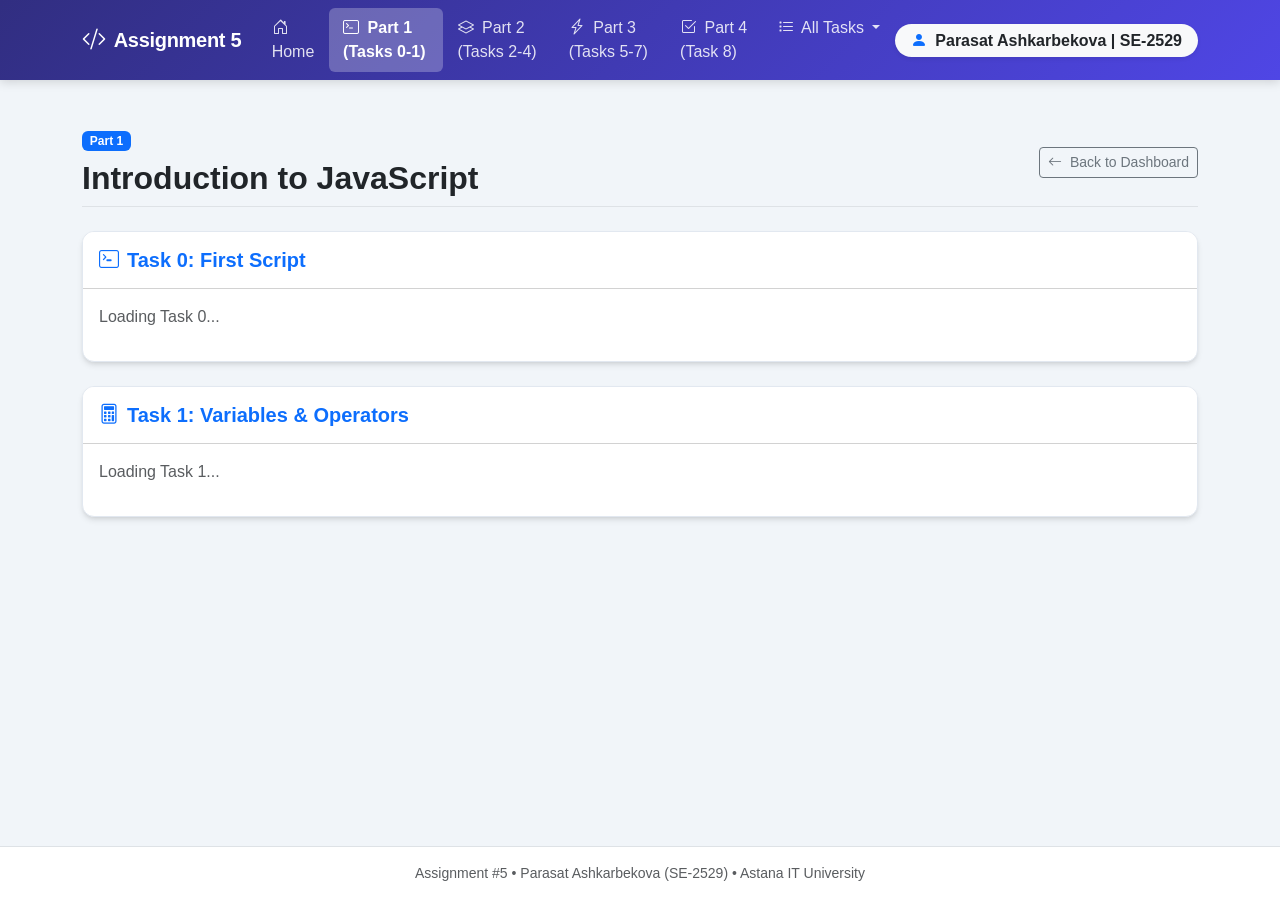
==== part1.html @ 4d17790c "Initialize repository, add README.md, and create shared navigation bar layout" ====
<!DOCTYPE html>
<html lang="en">
<head>
  <meta charset="UTF-8">
  <meta name="viewport" content="width=device-width, initial-scale=1.0">
  <title>Part 1: Introduction to JavaScript | Assignment 5</title>
  <link href="https://cdn.jsdelivr.net/npm/bootstrap@5.3.3/dist/css/bootstrap.min.css" rel="stylesheet">
  <link href="https://cdn.jsdelivr.net/npm/bootstrap-icons@1.11.3/font/bootstrap-icons.min.css" rel="stylesheet">
  <link rel="stylesheet" href="css/style.css">
</head>
<body>

  <nav class="navbar navbar-expand-lg navbar-dark sticky-top">
    <div class="container">
      <a class="navbar-brand d-flex align-items-center gap-2" href="index.html">
        <i class="bi bi-code-slash fs-4"></i>
        <span>Assignment 5</span>
      </a>
      <button class="navbar-toggler" type="button" data-bs-toggle="collapse" data-bs-target="#mainNavbar" aria-controls="mainNavbar" aria-expanded="false" aria-label="Toggle navigation">
        <span class="navbar-toggler-icon"></span>
      </button>
      <div class="collapse navbar-collapse" id="mainNavbar">
        <ul class="navbar-nav me-auto mb-2 mb-lg-0">
          <li class="nav-item">
            <a class="nav-link" href="index.html">
              <i class="bi bi-house-door me-1"></i> Home
            </a>
          </li>
          <li class="nav-item">
            <a class="nav-link active" aria-current="page" href="part1.html">
              <i class="bi bi-terminal me-1"></i> Part 1 (Tasks 0-1)
            </a>
          </li>
          <li class="nav-item">
            <a class="nav-link" href="part2.html">
              <i class="bi bi-layers me-1"></i> Part 2 (Tasks 2-4)
            </a>
          </li>
          <li class="nav-item">
            <a class="nav-link" href="part3.html">
              <i class="bi bi-lightning-charge me-1"></i> Part 3 (Tasks 5-7)
            </a>
          </li>
          <li class="nav-item">
            <a class="nav-link" href="part4.html">
              <i class="bi bi-check2-square me-1"></i> Part 4 (Task 8)
            </a>
          </li>
          <li class="nav-item dropdown">
            <a class="nav-link dropdown-toggle" href="#" role="button" data-bs-toggle="dropdown" aria-expanded="false">
              <i class="bi bi-list-task me-1"></i> All Tasks
            </a>
            <ul class="dropdown-menu">
              <li><h6 class="dropdown-header">Part 1: Introduction</h6></li>
              <li><a class="dropdown-item" href="part1.html#task0">Task 0: First Script & Alert</a></li>
              <li><a class="dropdown-item" href="part1.html#task1">Task 1: Variables & Operators</a></li>
              <li><hr class="dropdown-divider"></li>
              <li><h6 class="dropdown-header">Part 2: DOM Manipulation</h6></li>
              <li><a class="dropdown-item" href="part2.html#task2">Task 2: Changing Content</a></li>
              <li><a class="dropdown-item" href="part2.html#task3">Task 3: Changing Styles</a></li>
              <li><a class="dropdown-item" href="part2.html#task4">Task 4: Add & Remove Items</a></li>
              <li><hr class="dropdown-divider"></li>
              <li><h6 class="dropdown-header">Part 3: Events</h6></li>
              <li><a class="dropdown-item" href="part3.html#task5">Task 5: Mouse Events</a></li>
              <li><a class="dropdown-item" href="part3.html#task6">Task 6: Keyboard Events</a></li>
              <li><a class="dropdown-item" href="part3.html#task7">Task 7: Calculator</a></li>
              <li><hr class="dropdown-divider"></li>
              <li><h6 class="dropdown-header">Part 4: Mini Project</h6></li>
              <li><a class="dropdown-item" href="part4.html#task8">Task 8: To-Do App</a></li>
            </ul>
          </li>
        </ul>
        <div class="d-flex align-items-center">
          <span class="badge bg-light text-dark py-2 px-3 fs-6 rounded-pill shadow-sm">
            <i class="bi bi-person-fill text-primary me-1"></i> Parasat Ashkarbekova | SE-2529
          </span>
        </div>
      </div>
    </div>
  </nav>

  <main class="py-5">
    <div class="container">
      <div class="d-flex align-items-center justify-content-between mb-4 pb-2 border-bottom">
        <div>
          <span class="badge bg-primary text-white mb-2">Part 1</span>
          <h1 class="h2 fw-bold text-dark mb-0">Introduction to JavaScript</h1>
        </div>
        <a href="index.html" class="btn btn-outline-secondary btn-sm">
          <i class="bi bi-arrow-left me-1"></i> Back to Dashboard
        </a>
      </div>

      <div id="task0" class="card mb-4">
        <div class="card-header bg-white py-3">
          <h2 class="h5 fw-bold mb-0 text-primary">
            <i class="bi bi-terminal me-2"></i>Task 0: First Script
          </h2>
        </div>
        <div class="card-body">
          <p class="text-muted">Loading Task 0...</p>
        </div>
      </div>

      <div id="task1" class="card mb-4">
        <div class="card-header bg-white py-3">
          <h2 class="h5 fw-bold mb-0 text-primary">
            <i class="bi bi-calculator me-2"></i>Task 1: Variables & Operators
          </h2>
        </div>
        <div class="card-body">
          <p class="text-muted">Loading Task 1...</p>
        </div>
      </div>
    </div>
  </main>

  <footer class="mt-auto py-3 bg-white border-top">
    <div class="container text-center text-muted small">
      <span>Assignment #5 &bull; Parasat Ashkarbekova (SE-2529) &bull; Astana IT University</span>
    </div>
  </footer>

  <script src="https://cdn.jsdelivr.net/npm/bootstrap@5.3.3/dist/js/bootstrap.bundle.min.js"></script>
</body>
</html>
---- css/style.css ----
:root {
  --primary-color: #4f46e5;
  --primary-hover: #4338ca;
  --secondary-bg: #f8fafc;
  --card-border: #e2e8f0;
  --card-shadow: 0 4px 6px -1px rgba(0, 0, 0, 0.1), 0 2px 4px -2px rgba(0, 0, 0, 0.1);
  --card-hover-shadow: 0 10px 15px -3px rgba(0, 0, 0, 0.1), 0 4px 6px -4px rgba(0, 0, 0, 0.1);
}

body {
  font-family: -apple-system, BlinkMacSystemFont, "Segoe UI", Roboto, "Helvetica Neue", Arial, sans-serif;
  background-color: #f1f5f9;
  color: #1e293b;
  min-height: 100vh;
  display: flex;
  flex-direction: column;
}

main {
  flex: 1 0 auto;
}

.navbar {
  background: linear-gradient(135deg, #312e81 0%, #4f46e5 100%);
  box-shadow: 0 2px 10px rgba(0, 0, 0, 0.15);
}

.navbar-brand {
  font-weight: 700;
  letter-spacing: -0.3px;
}

.nav-link {
  font-weight: 500;
  padding: 0.5rem 0.9rem !important;
  border-radius: 6px;
  color: rgba(255, 255, 255, 0.85) !important;
  transition: all 0.2s ease-in-out;
}

.nav-link:hover {
  color: #ffffff !important;
  background-color: rgba(255, 255, 255, 0.15);
}

.nav-link.active {
  color: #ffffff !important;
  background-color: rgba(255, 255, 255, 0.25);
  font-weight: 600;
}

.card {
  border: 1px solid var(--card-border);
  border-radius: 12px;
  box-shadow: var(--card-shadow);
  background-color: #ffffff;
  transition: transform 0.2s ease, box-shadow 0.2s ease;
}

.card-hover:hover {
  transform: translateY(-4px);
  box-shadow: var(--card-hover-shadow);
}

.card-header {
  border-top-left-radius: 11px !important;
  border-top-right-radius: 11px !important;
  font-weight: 600;
}

.interactive-box {
  width: 100%;
  min-height: 120px;
  display: flex;
  align-items: center;
  justify-content: center;
  border-radius: 8px;
  border: 2px dashed #94a3b8;
  font-weight: 600;
  transition: background-color 0.3s ease, font-size 0.3s ease, color 0.3s ease;
}

.task-card {
  background-color: #ffffff;
  border: 1px solid #e2e8f0;
  border-radius: 8px;
  padding: 16px;
  margin-bottom: 12px;
  transition: box-shadow 0.2s ease;
}

.task-card:hover {
  box-shadow: 0 4px 6px -1px rgba(0, 0, 0, 0.08);
}

.task-title {
  font-size: 1.1rem;
  font-weight: 600;
  margin-bottom: 4px;
}

.task-desc {
  font-size: 0.95rem;
  color: #64748b;
  margin-bottom: 0;
  white-space: pre-wrap;
}

.task-completed .task-title,
.task-completed .task-desc {
  text-decoration: line-through;
  color: #94a3b8;
}

.action-btn {
  border: none;
  background: transparent;
  cursor: pointer;
  padding: 4px 8px;
  border-radius: 4px;
  transition: background-color 0.2s ease;
}

.action-btn:hover {
  background-color: #f1f5f9;
}

.action-btn.delete-btn {
  color: #ef4444;
}

.action-btn.delete-btn:hover {
  background-color: #fee2e2;
}

.action-btn.toggle-btn {
  color: #10b981;
}

.action-btn.toggle-btn:hover {
  background-color: #d1fae5;
}

footer {
  background-color: #ffffff;
  border-top: 1px solid #e2e8f0;
  padding: 1.5rem 0;
  margin-top: auto;
}
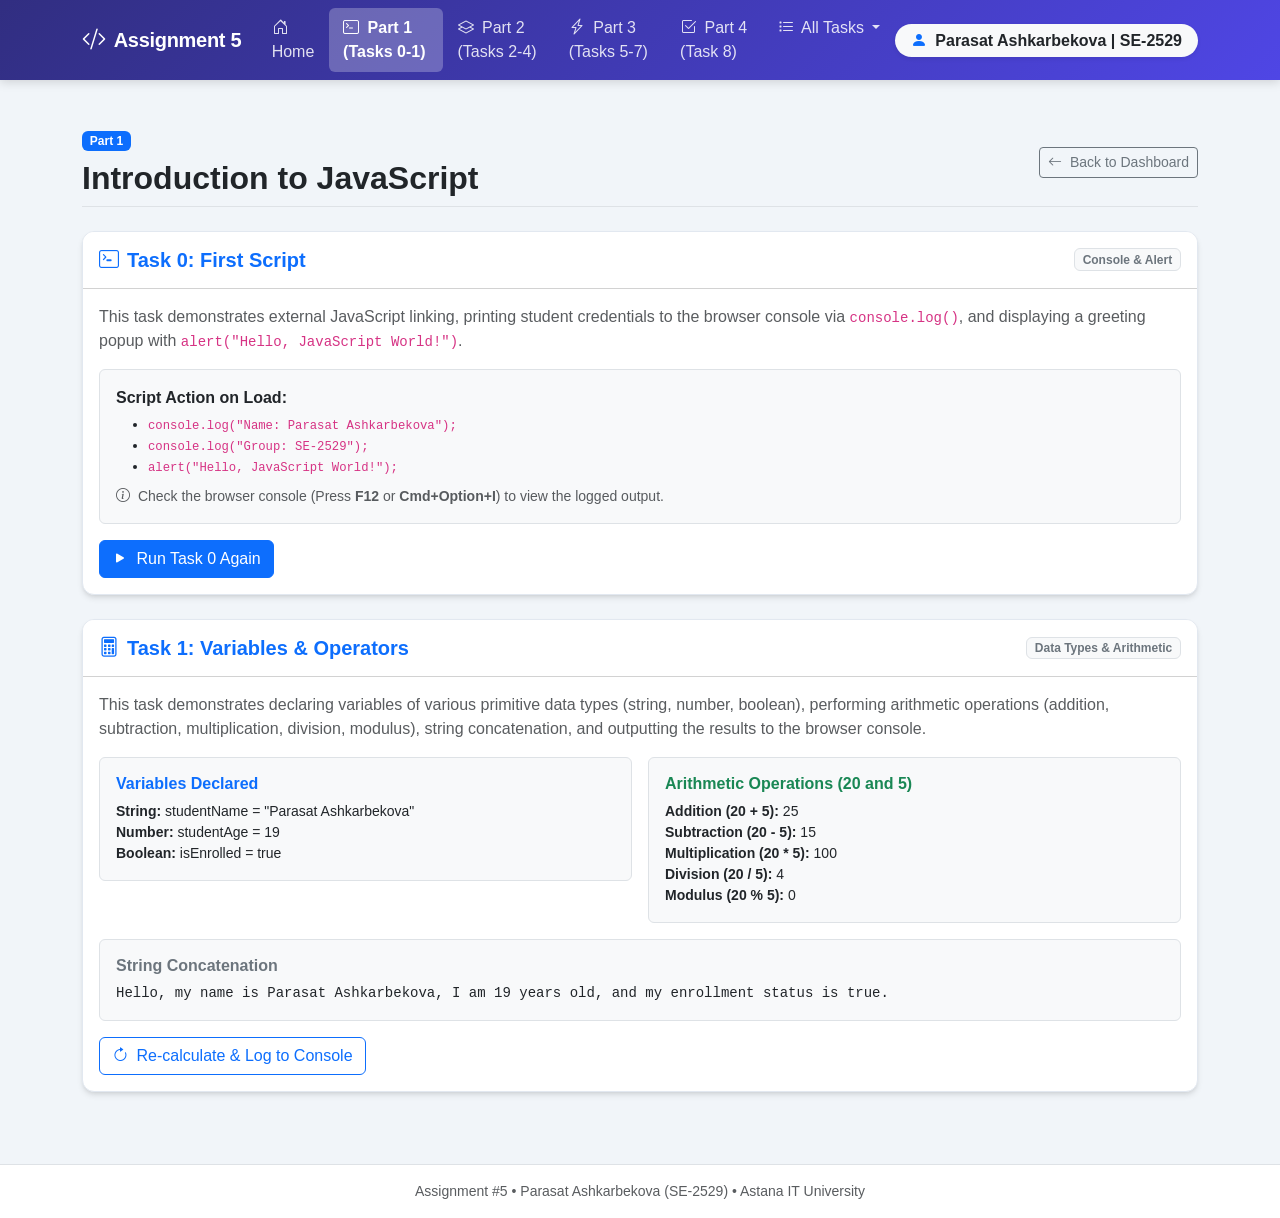
==== commit 55c86e4b: "Implement Part 1: Task 0 and Task 1 with basic script, console logs, alert, variables, and operators" ====
--- a/part1.html
+++ b/part1.html
@@ -92,24 +92,48 @@
       </div>
 
       <div id="task0" class="card mb-4">
-        <div class="card-header bg-white py-3">
+        <div class="card-header bg-white py-3 d-flex align-items-center justify-content-between">
           <h2 class="h5 fw-bold mb-0 text-primary">
             <i class="bi bi-terminal me-2"></i>Task 0: First Script
           </h2>
+          <span class="badge bg-light text-secondary border">Console & Alert</span>
         </div>
         <div class="card-body">
-          <p class="text-muted">Loading Task 0...</p>
+          <p class="text-muted">
+            This task demonstrates external JavaScript linking, printing student credentials to the browser console via <code>console.log()</code>, and displaying a greeting popup with <code>alert("Hello, JavaScript World!")</code>.
+          </p>
+          <div class="p-3 bg-light rounded border mb-3">
+            <p class="mb-1"><strong>Script Action on Load:</strong></p>
+            <ul class="mb-2 small">
+              <li><code>console.log("Name: Parasat Ashkarbekova");</code></li>
+              <li><code>console.log("Group: SE-2529");</code></li>
+              <li><code>alert("Hello, JavaScript World!");</code></li>
+            </ul>
+            <p class="mb-0 small text-muted">
+              <i class="bi bi-info-circle me-1"></i> Check the browser console (Press <strong>F12</strong> or <strong>Cmd+Option+I</strong>) to view the logged output.
+            </p>
+          </div>
+          <button id="run-task0-btn" class="btn btn-primary">
+            <i class="bi bi-play-fill me-1"></i> Run Task 0 Again
+          </button>
         </div>
       </div>
 
       <div id="task1" class="card mb-4">
-        <div class="card-header bg-white py-3">
+        <div class="card-header bg-white py-3 d-flex align-items-center justify-content-between">
           <h2 class="h5 fw-bold mb-0 text-primary">
             <i class="bi bi-calculator me-2"></i>Task 1: Variables & Operators
           </h2>
+          <span class="badge bg-light text-secondary border">Data Types & Arithmetic</span>
         </div>
         <div class="card-body">
-          <p class="text-muted">Loading Task 1...</p>
+          <p class="text-muted">
+            This task demonstrates declaring variables of various primitive data types (string, number, boolean), performing arithmetic operations (addition, subtraction, multiplication, division, modulus), string concatenation, and outputting the results to the browser console.
+          </p>
+          <div id="task1-output" class="mb-3"></div>
+          <button id="run-task1-btn" class="btn btn-outline-primary">
+            <i class="bi bi-arrow-clockwise me-1"></i> Re-calculate & Log to Console
+          </button>
         </div>
       </div>
     </div>
@@ -122,5 +146,6 @@
   </footer>
 
   <script src="https://cdn.jsdelivr.net/npm/bootstrap@5.3.3/dist/js/bootstrap.bundle.min.js"></script>
+  <script src="js/part1.js"></script>
 </body>
 </html>
